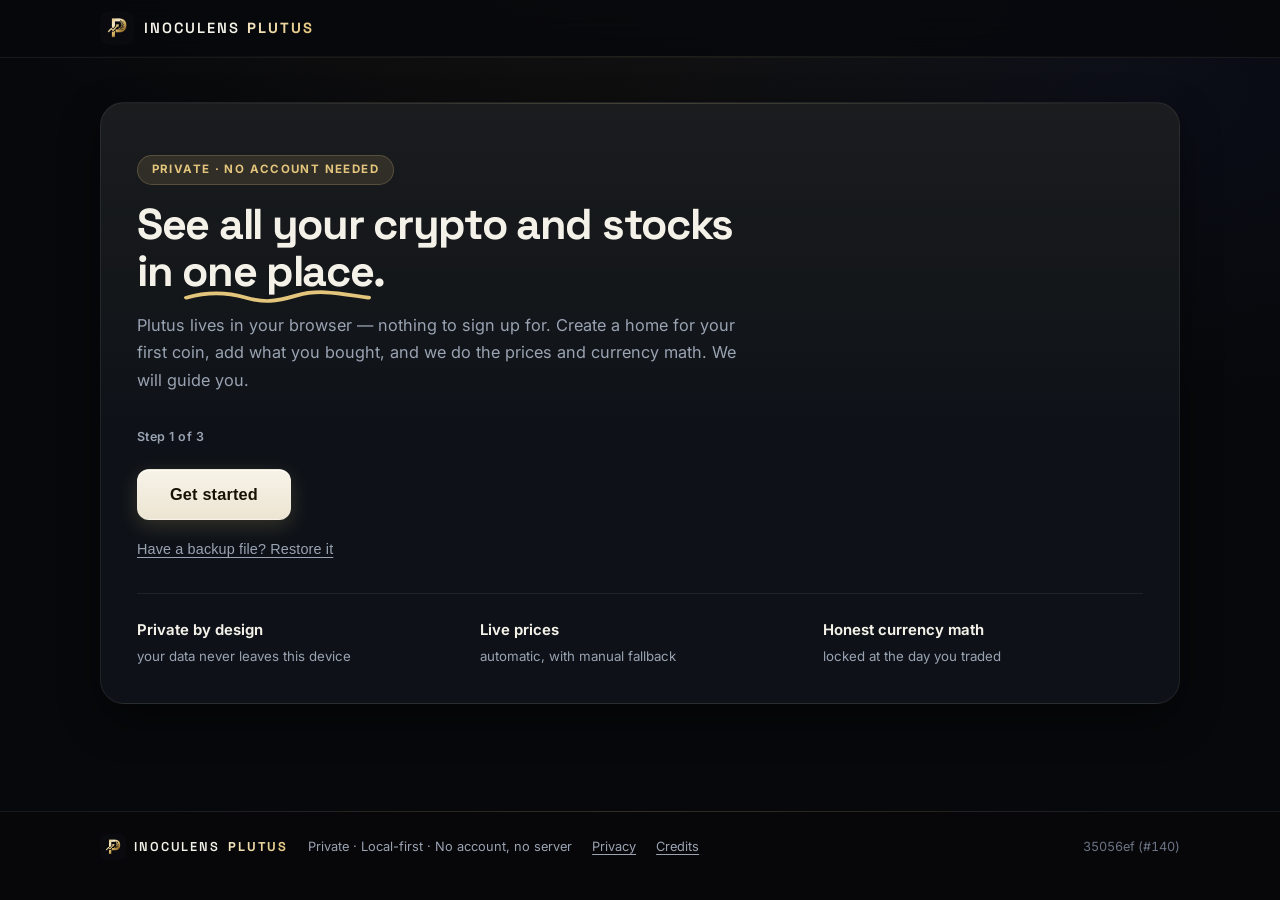
==== index.html @ 8d7244d3 "Content-sized Rate/Note cells: no dead gaps, still one line" ====
<!DOCTYPE html>
<html lang="en">
<head>
  <meta charset="utf-8">
  <meta name="viewport" content="width=device-width, initial-scale=1, viewport-fit=cover">
  <meta name="color-scheme" content="dark">
  <title>INOCULENS PLUTUS — Local-First Portfolio Tracker</title>
  <meta name="description" content="INOCULENS PLUTUS is a private, local-first portfolio tracker. Track buys, sells, transfers with on-chain fees, swaps, staking income and expenses across crypto and stocks — with live prices, ECB-locked FX, and average-cost / FIFO P&L. All stored only in your browser. No account, no server, no tracking.">
  <link rel="canonical" href="https://plutus.inoculens.com/">
  <meta name="theme-color" content="#07080b">
  <link rel="icon" href="/favicon.ico" sizes="any">
  <link rel="icon" type="image/png" sizes="32x32" href="/icons/favicon-32x32.png">
  <link rel="icon" type="image/png" sizes="16x16" href="/icons/favicon-16x16.png">
  <link rel="apple-touch-icon" sizes="180x180" href="/icons/apple-touch-icon.png">

  <!-- CSP: limit outbound fetches to price APIs + Fonts plus the
       user-configured encrypted-sync endpoints (OAuth + Drive/Dropbox/
       MEGA-S4 APIs, any https: for self-hosted WebDAV/S3). Only
       ciphertext ever leaves the browser; plaintext stays local. -->
  <meta http-equiv="Content-Security-Policy" content="connect-src 'self' https: api.coingecko.com api.frankfurter.dev stooq.com fonts.googleapis.com fonts.gstatic.com accounts.google.com oauth2.googleapis.com www.googleapis.com drive.googleapis.com api.dropboxapi.com content.dropboxapi.com www.dropbox.com">

  <!-- Open Graph -->
  <meta property="og:type" content="website">
  <meta property="og:site_name" content="INOCULENS PLUTUS">
  <meta property="og:title" content="INOCULENS PLUTUS — Local-First Portfolio Tracker">
  <meta property="og:description" content="Private, local-first portfolio tracker: buys, sells, transfers with gas fees, swaps, income and expenses across crypto and stocks. Live prices, ECB FX locks, average-cost and FIFO P&L. Your data never leaves your browser.">
  <meta property="og:url" content="https://plutus.inoculens.com/">
  <meta property="og:image" content="https://plutus.inoculens.com/icons/plutus-logo.png">
  <meta property="og:image:alt" content="INOCULENS PLUTUS logo">

  <!-- Twitter -->
  <meta name="twitter:card" content="summary">
  <meta name="twitter:title" content="INOCULENS PLUTUS — Local-First Portfolio Tracker">
  <meta name="twitter:description" content="Private, local-first portfolio tracker with transfers, gas fees, swaps, income, live prices, ECB-locked FX, and average-cost / FIFO P&L. No account, no server.">
  <meta name="twitter:image" content="https://plutus.inoculens.com/icons/plutus-logo.png">
  <meta name="twitter:image:alt" content="INOCULENS PLUTUS logo">

  <link rel="manifest" href="/manifest.json">

  <link rel="preconnect" href="https://fonts.googleapis.com">
  <link rel="preconnect" href="https://fonts.gstatic.com" crossorigin>
  <link href="https://fonts.googleapis.com/css2?family=Inter:wght@400;500;600;700&family=Space+Grotesk:wght@500;600;700&display=swap" rel="stylesheet">

  <link rel="stylesheet" href="/styles.css?v=127">

  <script type="application/ld+json">
  {
    "@context": "https://schema.org",
    "@type": "SoftwareApplication",
    "name": "INOCULENS PLUTUS",
    "applicationCategory": "FinanceApplication",
    "operatingSystem": "Web",
    "description": "Private, local-first portfolio tracker: buys, sells, transfers with on-chain fees, swaps, income and expenses across crypto and stocks. Live prices, ECB FX, average-cost / FIFO. All data stays in your browser.",
    "offers": { "@type": "Offer", "price": "0", "priceCurrency": "EUR" },
    "url": "https://plutus.inoculens.com/"
  }
  </script>
</head>
<body>
  <a class="skip-link" href="#main">Skip to portfolio</a>
  <header class="brand">
    <div class="brand-inner topbar">
      <div class="brand-id">
        <a class="brand-home" href="#/" id="brand-home" aria-label="Go to home">
          <span class="brand-mark brand-logo" aria-hidden="true"></span>
          <h1>INOCULENS <span>PLUTUS</span></h1>
        </a>
      </div>
      <div class="topbar-controls">
        <button type="button" id="tb-sync" class="icon-btn sync-img-btn" hidden aria-label="Sync status"><img id="tb-sync-img" src="/icons/sync-ok.png" alt="" width="20" height="20"></button>
        <label class="tb-field" for="tb-main" aria-label="Main fiat currency">
          <select id="tb-main">
            <option value="EUR">EUR</option>
            <option value="USD">USD</option>
            <option value="GBP">GBP</option>
            <option value="CHF">CHF</option>
            <option value="RON">RON</option>
          </select>
        </label>
        <div class="segmented" role="group" aria-label="Cost method">
          <button type="button" id="tb-avg" aria-pressed="true">Average</button>
          <button type="button" id="tb-fifo" aria-pressed="false">FIFO</button>
        </div>
        <button type="button" id="tb-add" class="primary">+ Record</button>
        <button type="button" id="tb-account" class="ghost">+ Account</button>
        <button type="button" id="tb-settings" class="icon-btn" aria-haspopup="dialog" aria-label="Settings"><svg viewBox="0 0 24 24" width="18" height="18" fill="none" stroke="currentColor" stroke-width="2" stroke-linecap="round" stroke-linejoin="round" aria-hidden="true"><circle cx="12" cy="12" r="3"></circle><path d="M19.4 15a1.65 1.65 0 0 0 .33 1.82l.06.06a2 2 0 1 1-2.83 2.83l-.06-.06a1.65 1.65 0 0 0-1.82-.33 1.65 1.65 0 0 0-1 1.51V21a2 2 0 1 1-4 0v-.09A1.65 1.65 0 0 0 9 19.4a1.65 1.65 0 0 0-1.82.33l-.06.06a2 2 0 1 1-2.83-2.83l.06-.06a1.65 1.65 0 0 0 .33-1.82 1.65 1.65 0 0 0-1.51-1H3a2 2 0 1 1 0-4h.09A1.65 1.65 0 0 0 4.6 9a1.65 1.65 0 0 0-.33-1.82l-.06-.06a2 2 0 1 1 2.83-2.83l.06.06a1.65 1.65 0 0 0 1.82.33H9a1.65 1.65 0 0 0 1-1.51V3a2 2 0 1 1 4 0v.09a1.65 1.65 0 0 0 1 1.51 1.65 1.65 0 0 0 1.82-.33l.06-.06a2 2 0 1 1 2.83 2.83l-.06.06a1.65 1.65 0 0 0-.33 1.82V9a1.65 1.65 0 0 0 1.51 1H21a2 2 0 1 1 0 4h-.09a1.65 1.65 0 0 0-1.51 1z"></path></svg></button>
      </div>
    </div>
  </header>

  <div id="banner" role="alert" hidden><span id="banner-text"></span><button type="button" id="banner-close" aria-label="Dismiss">✕</button></div>

  <main id="main">
    <div id="view-home">
      <section id="landing" aria-label="Welcome" hidden>
        <p class="landing-eyebrow">Private · No account needed</p>
        <h2 class="landing-title">See all your crypto and stocks in <span class="crayon">one place</span>.</h2>
        <p class="landing-sub">Plutus lives in your browser — nothing to sign up for. Create a home for your first coin, add what you bought, and we do the prices and currency math. We will guide you.</p>
        <p class="landing-step">Step 1 of 3</p>
        <div class="landing-ctas">
          <button type="button" id="landing-create" class="primary">Get started</button>
        </div>
        <p class="landing-alt"><button type="button" id="landing-restore" class="linklike">Have a backup file? Restore it</button></p>
        <ul class="landing-feats">
          <li><strong>Private by design</strong><span>your data never leaves this device</span></li>
          <li><strong>Live prices</strong><span>automatic, with manual fallback</span></li>
          <li><strong>Honest currency math</strong><span>locked at the day you traded</span></li>
        </ul>
      </section>
      <section id="hero" aria-label="Portfolio total">
        <div class="hero-main">
          <p class="hero-label">Total balance</p>
          <p class="hero-value" id="hero-value" aria-live="polite"><span id="hero-value-num">—</span></p>
          <p class="hero-invested" id="hero-invested" aria-live="polite"></p>
          <p class="hero-pl" id="hero-pl" aria-live="polite"></p>
          <p id="tb-totals" class="hero-sub" aria-live="polite"></p>
        </div>
        <div class="hero-alloc" id="hero-alloc" hidden></div>
      </section>
      <section id="overview" aria-label="Summary">
        <div class="cards" id="summary-cards"></div>
      </section>
      <section id="accounts" aria-label="Accounts">
      </section>
    </div>
    <div id="view-account" hidden>
      <a href="#/" id="acct-back">‹ Accounts</a>
      <section id="account-detail" aria-label="Account detail"></section>
    </div>
  </main>

  <button type="button" id="fab-trade" aria-label="Add record">+</button>

  <dialog id="trade-dialog" aria-labelledby="trade-dialog-title">
    <div class="dialog-head">
      <h2 id="trade-dialog-title">Add record</h2>
      <button type="button" data-close aria-label="Close dialog">✕</button>
    </div>
    <div id="trade-dialog-body"></div>
  </dialog>

  <dialog id="account-dialog" aria-labelledby="account-dialog-title">
    <div class="dialog-head">
      <h2 id="account-dialog-title">New account</h2>
      <button type="button" data-close aria-label="Close dialog">✕</button>
    </div>
    <div id="account-dialog-body"></div>
  </dialog>

  <dialog id="settings-dialog" aria-labelledby="settings-dialog-title">
    <div class="dialog-head">
      <h2 id="settings-dialog-title">Settings</h2>
      <button type="button" data-close aria-label="Close dialog">✕</button>
    </div>
    <div id="settings-dialog-body"></div>
  </dialog>

  <dialog id="confirm-dialog" aria-labelledby="confirm-title">
    <div class="dialog-head">
      <h2 id="confirm-title">Are you sure?</h2>
    </div>
    <p id="confirm-message" class="muted"></p>
    <div class="dialog-actions">
      <button type="button" id="confirm-cancel">Cancel</button>
      <button type="button" id="confirm-ok" class="primary danger-btn">Confirm</button>
    </div>
  </dialog>

  <dialog id="note-dialog" aria-labelledby="note-dialog-title">
    <div class="dialog-head">
      <h2 id="note-dialog-title">Note</h2>
      <button type="button" data-close aria-label="Close dialog">✕</button>
    </div>
    <p id="note-dialog-text"></p>
  </dialog>

  <dialog id="error-dialog" aria-labelledby="error-dialog-title">
    <div class="dialog-head">
      <h2 id="error-dialog-title">Details</h2>
      <button type="button" data-close aria-label="Close dialog">✕</button>
    </div>
    <p id="error-dialog-message" class="muted"></p>
    <ul id="error-dialog-list"></ul>
  </dialog>

  <dialog id="color-dialog" aria-labelledby="color-dialog-title">
    <div class="dialog-head">
      <h2 id="color-dialog-title">Change color</h2>
      <button type="button" data-close aria-label="Close dialog">✕</button>
    </div>
    <div class="swatches" role="group" aria-label="Default colors">
      <button type="button" data-color-pick="#F7931A"><span class="sw" style="background:#F7931A"></span>Bitcoin</button>
      <button type="button" data-color-pick="#627EEA"><span class="sw" style="background:#627EEA"></span>Ethereum</button>
      <button type="button" data-color-pick="#0033AD"><span class="sw" style="background:#0033AD"></span>Cardano</button>
      <button type="button" data-color-pick="#FF6600"><span class="sw" style="background:#FF6600"></span>Monero</button>
      <button type="button" data-color-pick="#B6509E"><span class="sw" style="background:#B6509E"></span>Aave</button>
      <button type="button" data-color-pick="#E3C57C"><span class="sw" style="background:#E3C57C"></span>Gold</button>
    </div>
    <div class="color-custom">
      <label for="c-custom">Custom</label>
      <input type="color" id="c-custom" value="#e3c57c" aria-label="Pick a custom color">
      <input id="c-hex" autocomplete="off" spellcheck="false" placeholder="#E3C57C" aria-label="Hex color code" maxlength="7">
      <button id="c-apply" type="button">Apply</button>
    </div>
    <div class="dialog-actions">
      <button type="button" id="c-reset">Reset to default</button>
    </div>
  </dialog>

  <noscript>
    <p>INOCULENS PLUTUS needs JavaScript to compute your local-first portfolio. No data leaves your browser.</p>
  </noscript>

  <footer>
    <div class="foot-inner">
      <span class="foot-brand"><span class="brand-mark sm brand-logo" aria-hidden="true"></span>INOCULENS <strong>PLUTUS</strong></span>
      <span class="foot-tag">Private · Local-first · No account, no server</span>
      <a class="foot-link" href="/privacy.html">Privacy</a>
      <a class="foot-link" href="/credits.html">Credits</a>
      <span id="app-ver" class="muted foot-ver"></span>
    </div>
  </footer>

  <script src="/app.js?v=127" defer></script>
</body>
</html>
---- styles.css ----
/* PLUTUS — premium asset management theme */
:root {
  --bg: #07080b;
  --bg-soft: #0b0e13;
  --surface: #0e1218;
  --surface-2: #141b25;
  --surface-3: #1a2230;
  --border: rgba(255, 255, 255, 0.07);
  --border-strong: rgba(255, 255, 255, 0.13);
  --hairline-gold: rgba(227, 197, 124, 0.22);
  --text: #f4f1e8;
  --muted: #9aa3b2;
  --muted-2: #6b7484;
  --gold: #e3c57c;
  --gold-soft: rgba(227, 197, 124, 0.12);
  --accent: #e3c57c;
  --accent-ink: #1a1408;
  --gain: #34d399;
  --gain-bg: rgba(52, 211, 153, 0.1);
  --loss: #f87171;
  --loss-bg: rgba(248, 113, 113, 0.1);
  --radius: 12px;
  --radius-lg: 18px;
  --font-ui: "Inter", system-ui, -apple-system, "Segoe UI", sans-serif;
  --font-display: "Space Grotesk", "Inter", system-ui, sans-serif;
  --max: 1120px;
  --shadow: 0 16px 40px rgba(0, 0, 0, 0.42);
}

* { box-sizing: border-box; }

html {
  background: var(--bg);
  color-scheme: dark;
  -webkit-text-size-adjust: 100%;
}

body {
  margin: 0;
  min-height: 100vh;
  display: flex;
  flex-direction: column;
  font-family: var(--font-ui);
  font-size: 16px;
  line-height: 1.55;
  color: var(--text);
  background:
    radial-gradient(1100px 480px at 50% -8%, rgba(227, 197, 124, 0.07), transparent 62%),
    radial-gradient(900px 520px at 90% 10%, rgba(80, 120, 255, 0.05), transparent 60%),
    var(--bg);
  background-attachment: fixed;
  -webkit-font-smoothing: antialiased;
  text-rendering: optimizeLegibility;
}

[hidden] { display: none !important; }

::selection { background: rgba(227, 197, 124, 0.32); }

.skip-link {
  position: absolute;
  left: 1rem;
  top: -3.5rem;
  z-index: 100;
  background: var(--gold);
  color: #1a1408;
  padding: 0.65rem 1.1rem;
  border-radius: 10px;
  text-decoration: none;
  font-weight: 600;
  transition: top 0.15s ease;
}
.skip-link:focus { top: 0.6rem; }

/* ————— Header ————— */
header.brand {
  position: sticky;
  top: 0;
  z-index: 20;
  border-bottom: 1px solid var(--border);
  background: rgba(7, 8, 11, 0.82);
  backdrop-filter: blur(16px) saturate(1.2);
  -webkit-backdrop-filter: blur(16px) saturate(1.2);
  padding-top: env(safe-area-inset-top);
}

header.brand::after {
  content: "";
  display: block;
  height: 1px;
  background: linear-gradient(90deg, transparent, var(--hairline-gold), transparent);
  opacity: 0.55;
}

.brand-inner {
  max-width: var(--max);
  margin: 0 auto;
  padding: 0.7rem 1.25rem;
}

.topbar {
  display: flex;
  align-items: center;
  gap: 0.85rem;
}

.brand-id {
  display: flex;
  align-items: center;
  gap: 0.65rem;
  margin-right: auto;
  min-width: 0;
}

.brand-home {
  display: inline-flex;
  align-items: center;
  gap: 0.65rem;
  min-width: 0;
  text-decoration: none;
  color: inherit;
  border-radius: 10px;
}

.brand-mark {
  width: 2.1rem;
  height: 2.1rem;
  flex-shrink: 0;
  display: inline-flex;
  align-items: center;
  justify-content: center;
  border-radius: 9px;
  background: linear-gradient(135deg, #f5e6c4, #e3c57c 55%, #b98f3e);
  color: #1a1408;
  font-family: var(--font-display);
  font-weight: 700;
  font-size: 1.15rem;
  box-shadow: none;
  overflow: hidden;
}

.brand-mark.brand-logo {
  background: url('/icons/android-chrome-192x192.png') center / cover no-repeat #0b0e11;
}

.brand h1 {
  margin: 0;
  font-family: var(--font-display);
  font-size: 0.92rem;
  font-weight: 600;
  letter-spacing: 0.14em;
  white-space: nowrap;
}

.brand h1 span {
  background: linear-gradient(120deg, #f5e6c4, #e3c57c);
  -webkit-background-clip: text;
  background-clip: text;
  color: transparent;
  font-weight: 700;
}

.topbar-controls {
  display: flex;
  align-items: center;
  gap: 0.7rem;
  margin-left: auto;
}

.tb-field {
  margin: 0;
  display: flex;
  align-items: center;
  gap: 0.45rem;
}

.tb-label {
  font-size: 0.68rem;
  font-weight: 600;
  text-transform: uppercase;
  letter-spacing: 0.08em;
  color: var(--muted);
}

.tb-field select { width: 5.6rem; }

/* Segmented */
.segmented {
  display: flex;
  border: 1px solid var(--border);
  border-radius: 999px;
  overflow: hidden;
  background: rgba(255, 255, 255, 0.03);
  padding: 2px;
  gap: 2px;
}

.segmented button {
  border: none;
  border-radius: 999px;
  padding: 0.45rem 0.95rem;
  min-height: 2.3rem;
  background: transparent;
  color: var(--muted);
  font-weight: 600;
  font-size: 0.86rem;
}

.segmented button + button { border-left: none; }

.segmented button[aria-pressed="true"] {
  background: rgba(255, 255, 255, 0.1);
  color: var(--text);
  font-weight: 600;
  box-shadow: inset 0 1px 0 rgba(255, 255, 255, 0.08);
}

/* ————— Buttons ————— */
button {
  min-height: 2.75rem;
  padding: 0.6rem 1.15rem;
  border: 1px solid var(--border);
  border-radius: var(--radius);
  background: var(--surface-2);
  color: var(--text);
  cursor: pointer;
  font-weight: 500;
  font-size: 0.93rem;
  letter-spacing: 0.01em;
  transition: transform 0.12s ease, background 0.15s ease, border-color 0.15s ease, box-shadow 0.15s ease;
}

button:hover { border-color: var(--border-strong); background: var(--surface-3); }
button:active { transform: translateY(1px); }

button.primary {
  background: linear-gradient(180deg, #f7f3e8, #ece5d3);
  border-color: transparent;
  color: #171204;
  font-weight: 650;
  box-shadow: 0 6px 20px rgba(227, 197, 124, 0.18), inset 0 1px 0 rgba(255, 255, 255, 0.6);
}

button.primary:hover { background: linear-gradient(180deg, #fffdf4, #f2ebd8); }

button.ghost { background: transparent; }

button.quiet {
  background: none;
  border-color: transparent;
  color: var(--muted);
  padding: 0.6rem 0.75rem;
}

button.quiet:hover { color: var(--text); border-color: var(--border); background: rgba(255,255,255,0.03); }

button.primary.danger-btn {
  background: var(--loss);
  border-color: transparent;
  color: #fff;
  box-shadow: none;
}

button.quiet.danger:hover { color: var(--loss); border-color: rgba(248, 113, 113, 0.4); }

.icon-btn {
  padding: 0.6rem 0.7rem;
  display: inline-flex;
  align-items: center;
  border-radius: var(--radius);
}

a:focus-visible, button:focus-visible, input:focus-visible,
select:focus-visible, textarea:focus-visible, summary:focus-visible {
  outline: 2px solid var(--gold);
  outline-offset: 2px;
}

/* ————— Banner ————— */
#banner {
  max-width: var(--max);
  margin: 0.85rem auto 0;
  padding: 0.75rem 1rem;
  border: 1px solid var(--border-strong);
  border-radius: var(--radius);
  background: var(--surface-2);
  display: flex;
  align-items: center;
  gap: 0.75rem;
  font-size: 0.9rem;
  box-shadow: var(--shadow);
}

#banner.error {
  border-color: rgba(248, 113, 113, 0.35);
  background: rgba(248, 113, 113, 0.09);
}

#banner.info {
  border-color: var(--hairline-gold);
  background: rgba(227, 197, 124, 0.07);
}

#banner[hidden] { display: none; }
#banner-text { flex: 1; }
#banner-close {
  min-height: 2rem;
  padding: 0.25rem 0.6rem;
  background: none;
  border-color: transparent;
  color: var(--text);
}
#banner-details {
  flex-shrink: 0;
  min-height: 2rem;
  padding: 0.25rem 0.8rem;
  background: none;
  border-color: transparent;
  color: var(--text);
  text-decoration: underline;
  text-underline-offset: 3px;
}
.banner-error { color: var(--loss); font-weight: 600; }
.fld-error-row { display: flex; align-items: center; gap: 0.6rem; }
.fld-error-row #t-error { flex: 1; margin: 0; }
#t-error-close {
  flex-shrink: 0;
  min-height: 2rem;
  padding: 0.25rem 0.6rem;
  background: none;
  border-color: transparent;
  font-weight: 700;
}
#t-error-close[hidden] { display: none; }

/* ————— Error-details popup: fixed box, scrolling list ————— */
#error-dialog[open] {
  width: min(520px, 94vw);
  height: min(430px, 82vh);
  max-height: 82vh;
  display: flex;
  flex-direction: column;
  overflow: hidden;
}
#error-dialog .dialog-head { flex-shrink: 0; margin-bottom: 0.5rem; }
#error-dialog-message { margin: 0.2rem 0 0; line-height: 1.6; }
#error-dialog-list {
  list-style: none;
  margin: 0.75rem 0 0;
  padding: 0 0.25rem 0.5rem 0;
  overflow-y: auto;
  min-height: 0;
  flex: 1 1 auto;
}
#error-dialog-list li {
  padding: 0.55rem 0;
  border-bottom: 1px solid var(--border);
  font-size: 0.88rem;
  overflow-wrap: anywhere;
}
#error-dialog-list li:last-child { border-bottom: none; }

/* ————— Layout ————— */
main {
  max-width: var(--max);
  width: 100%;
  margin: 0 auto;
  padding: 1.5rem 1.25rem 2.5rem;
  display: grid;
  gap: 1.5rem;
  flex: 1 0 auto;
}

/* Sections stack inside view wrappers, so the gap must live there —
   otherwise hero / summary / accounts glue together with zero space. */
#view-home, #view-account {
  display: grid;
  gap: 1.75rem;
  align-content: start;
  min-width: 0;
}

section, aside { background: transparent; border: none; padding: 0; }
section h2, aside h2 {
  margin: 0 0 0.8rem;
  font-family: var(--font-display);
  font-size: 1.05rem;
  font-weight: 600;
  letter-spacing: -0.01em;
}
.muted { color: var(--muted); }

/* ————— Hero: premium portfolio panel ————— */
#hero {
  position: relative;
  overflow: hidden;
  padding: 1.75rem 1.75rem 1.4rem;
  background: linear-gradient(180deg, rgba(255,255,255,0.04), rgba(255,255,255,0.01)), var(--surface);
  border: 1px solid var(--border);
  border-radius: 20px;
  box-shadow: var(--shadow);
}

#hero::before {
  content: "";
  position: absolute;
  inset: 0 0 auto 0;
  height: 1px;
  background: linear-gradient(90deg, transparent, var(--hairline-gold), transparent);
}

.hero-label {
  margin: 0;
  color: var(--muted);
  font-size: 0.76rem;
  font-weight: 600;
  text-transform: uppercase;
  letter-spacing: 0.1em;
}

.hero-value {
  margin: 0.35rem 0 0.3rem;
  font-family: var(--font-display);
  font-size: clamp(2.4rem, 6vw, 3.4rem);
  font-weight: 700;
  letter-spacing: -0.03em;
  font-variant-numeric: tabular-nums;
  line-height: 1.05;
  white-space: nowrap;
  overflow: hidden;
  text-overflow: ellipsis;
}

.hero-pl { margin: 0 0 0.15rem; display: inline-block; min-height: 2.2rem; }

.hero-invested {
  margin: 0 0 0.3rem;
  color: var(--muted);
  font-size: 0.78rem;
  font-weight: 600;
  text-transform: uppercase;
  letter-spacing: 0.08em;
  white-space: nowrap;
  overflow: hidden;
  text-overflow: ellipsis;
  font-variant-numeric: tabular-nums;
}
.hero-invested[hidden] { display: none; }

.pill {
  border-radius: 999px;
  padding: 0.32rem 0.9rem;
  font-family: var(--font-display);
  font-size: 0.92rem;
  font-weight: 600;
  font-variant-numeric: tabular-nums;
  background: rgba(255, 255, 255, 0.06);
  border: 1px solid var(--border);
}

.hero-pl.pill {
  max-width: 100%;
  white-space: nowrap;
  overflow: hidden;
  text-overflow: ellipsis;
}

.pill.gain { color: var(--gain); background: var(--gain-bg); border-color: rgba(52,211,153,0.25); }
.pill.gain::before { content: "▲"; margin-right: 0.45em; font-size: 0.72em; }
.pill.loss { color: var(--loss); background: var(--loss-bg); border-color: rgba(248,113,113,0.25); }
.pill.loss::before { content: "▼"; margin-right: 0.45em; font-size: 0.72em; }

.hero-sub {
  margin: 0.75rem 0 0;
  color: var(--muted);
  font-size: 0.85rem;
  white-space: nowrap;
  overflow: hidden;
  text-overflow: ellipsis;
}

.gain { color: var(--gain); }
.loss { color: var(--loss); }
.card-value.gain::before { content: "+"; }
.skeleton { color: var(--muted); }

/* ————— Summary cards ————— */
#overview { padding: 0; }

.cards {
  display: grid;
  grid-template-columns: repeat(4, 1fr);
  background: var(--surface);
  border: 1px solid var(--border);
  border-radius: var(--radius-lg);
  overflow: hidden;
  box-shadow: 0 8px 24px rgba(0, 0, 0, 0.28);
}

.card {
  padding: 1.15rem 1.35rem 1.05rem;
  display: flex;
  flex-direction: column;
  gap: 0.3rem;
  min-width: 0;
  border-left: 1px solid var(--border);
  background: linear-gradient(180deg, rgba(255,255,255,0.02), transparent);
}

.card:first-child { border-left: none; }

.card-label {
  color: var(--muted);
  font-size: 0.7rem;
  font-weight: 600;
  text-transform: uppercase;
  letter-spacing: 0.08em;
}

.card-value {
  font-family: var(--font-display);
  font-size: 1.2rem;
  font-weight: 650;
  font-variant-numeric: tabular-nums;
  letter-spacing: -0.01em;
  white-space: nowrap;
  overflow: hidden;
  text-overflow: ellipsis;
}

#summary-cards > p {
  grid-column: 1 / -1;
  padding: 1.1rem 1.25rem;
  margin: 0;
}

/* ————— Accounts ————— */
#accounts { display: grid; gap: 0.85rem; padding: 0; }

#accounts > h2, .section-title {
  margin: 1.4rem 0 0.3rem;
  font-size: 0.74rem;
  font-weight: 650;
  text-transform: uppercase;
  letter-spacing: 0.1em;
  color: var(--muted);
}

.section-head {
  display: flex;
  align-items: center;
  justify-content: space-between;
  gap: 0.75rem 1rem;
  flex-wrap: wrap;
  margin: 1.4rem 0 0.9rem;
}

.section-head .section-title { margin: 0; }

.section-actions { display: flex; align-items: center; gap: 0.6rem; }

.ghost.select-on {
  color: var(--gold);
  border-color: var(--hairline-gold);
  background: var(--gold-soft);
}

.select-count { font-size: 0.85rem; white-space: nowrap; }

.account-card.selected {
  border-color: var(--hairline-gold);
  background: linear-gradient(180deg, rgba(227, 197, 124, 0.07), transparent), var(--surface-2);
}

.card-check {
  width: 1.4rem;
  height: 1.4rem;
  min-height: 0;
  flex-shrink: 0;
  margin: 0;
  padding: 0;
  accent-color: var(--gold);
  cursor: pointer;
}

.action-del {
  width: 100%;
  background: none;
  border: none;
  text-align: left;
  padding: 0.7rem 0.85rem;
  min-height: 2.75rem;
  border-radius: 9px;
  color: var(--loss);
  font-weight: 600;
  white-space: nowrap;
}

.action-del:hover { background: rgba(248, 113, 113, 0.1); }

.action-opt {
  width: 100%;
  background: none;
  border: none;
  text-align: left;
  padding: 0.7rem 0.85rem;
  min-height: 2.75rem;
  border-radius: 9px;
  white-space: nowrap;
}

.action-opt:hover { background: rgba(255, 255, 255, 0.06); }

/* ————— Recolored account cards ————— */
.account-card[data-colored="1"] {
  border-color: color-mix(in srgb, var(--acct-color) 40%, transparent);
  background:
    linear-gradient(135deg, color-mix(in srgb, var(--acct-color) 16%, transparent), transparent 60%),
    linear-gradient(180deg, rgba(255,255,255,0.025), transparent),
    var(--surface);
}

.account-card[data-colored="1"]:hover {
  border-color: color-mix(in srgb, var(--acct-color) 55%, transparent);
  background:
    linear-gradient(135deg, color-mix(in srgb, var(--acct-color) 22%, transparent), transparent 65%),
    linear-gradient(180deg, rgba(255,255,255,0.045), transparent),
    var(--surface-2);
}

.account-card[data-colored="1"] .acct-avatar {
  background: linear-gradient(135deg, var(--acct-color), color-mix(in srgb, var(--acct-color) 45%, #000));
  border: none;
}

/* ————— Color dialog ————— */
.swatches {
  display: grid;
  grid-template-columns: repeat(3, 1fr);
  gap: 0.6rem;
  margin-top: 0.5rem;
}

.swatches button {
  display: flex;
  align-items: center;
  gap: 0.55rem;
  min-height: 2.75rem;
  padding: 0.5rem 0.7rem;
  font-size: 0.86rem;
}

.swatches .sw {
  width: 1.1rem;
  height: 1.1rem;
  border-radius: 50%;
  flex-shrink: 0;
  border: 1px solid rgba(255, 255, 255, 0.25);
}

.color-custom {
  display: flex;
  align-items: center;
  gap: 0.6rem;
  margin-top: 1rem;
}

.color-custom label { margin: 0; }

input[type="color"] {
  -webkit-appearance: none;
  appearance: none;
  width: 2.9rem;
  height: 2.9rem;
  min-height: 0;
  padding: 0;
  border: 1px solid var(--border-strong);
  border-radius: 10px;
  background: none;
  cursor: pointer;
}

input[type="color"]::-webkit-color-swatch-wrapper { padding: 3px; }
input[type="color"]::-webkit-color-swatch { border: none; border-radius: 7px; }
input[type="color"]::-moz-color-swatch { border: none; border-radius: 7px; }

#c-hex { flex: 1; min-width: 0; }
#c-apply { flex-shrink: 0; }

.filter-wrap { position: relative; }

.filter-panel {
  position: absolute;
  right: 0;
  top: calc(100% + 0.4rem);
  z-index: 30;
  min-width: 12rem;
  max-height: 17rem;
  overflow-y: auto;
  background: var(--surface-2);
  border: 1px solid var(--border-strong);
  border-radius: var(--radius);
  padding: 0.5rem 0.75rem 0.75rem;
  box-shadow: var(--shadow);
}

.filter-title {
  margin: 0.25rem 0 0.5rem;
  color: var(--muted);
  font-size: 0.72rem;
  font-weight: 700;
  text-transform: uppercase;
  letter-spacing: 0.08em;
}

.filter-opt {
  display: flex;
  align-items: center;
  gap: 0.6rem;
  margin: 0;
  padding: 0.45rem 0.1rem;
  font-size: 0.9rem;
  font-weight: 400;
  letter-spacing: normal;
  text-transform: none;
  color: var(--text);
  cursor: pointer;
}

.filter-opt input {
  width: auto;
  min-height: 0;
  margin: 0;
  accent-color: var(--gold);
  cursor: pointer;
}

.empty-trades {
  display: flex;
  flex-direction: column;
  align-items: center;
  gap: 0.9rem;
  padding: 2rem 1rem;
  text-align: center;
}

.empty-trades .muted { margin: 0; }

.account-card {
  display: flex;
  align-items: center;
  gap: 1.15rem;
  padding: 1.05rem 1.2rem;
  background: linear-gradient(180deg, rgba(255,255,255,0.025), transparent), var(--surface);
  border: 1px solid var(--border);
  border-radius: var(--radius-lg);
  cursor: pointer;
  transition: border-color 0.15s ease, background 0.15s ease, transform 0.12s ease;
}

.account-card:hover {
  border-color: var(--border-strong);
  background: linear-gradient(180deg, rgba(255,255,255,0.045), transparent), var(--surface-2);
}

.drag-handle {
  width: 1rem;
  height: 1.75rem;
  flex-shrink: 0;
  align-self: center;
  border-radius: 4px;
  cursor: grab;
  opacity: 0.6;
  touch-action: none;
  background-image: radial-gradient(circle, var(--muted-2) 1.2px, transparent 1.4px);
  background-size: 0.5rem 0.58rem;
  background-position: center;
  background-repeat: repeat;
}

.drag-handle:hover { opacity: 1; }
.drag-handle:active { cursor: grabbing; }

.account-card.drag-src { opacity: 0.35; }
.account-card.drop-before { box-shadow: 0 -2px 0 var(--gold); }
.account-card.drop-after { box-shadow: 0 2px 0 var(--gold); }

.pager {
  display: flex;
  align-items: center;
  justify-content: center;
  gap: 0.6rem;
  margin-top: 0.5rem;
  flex-wrap: wrap;
}

.page-btn { min-width: 2.75rem; }
.page-btn[disabled] { opacity: 0.35; cursor: default; }
.page-btn[disabled]:hover { background: none; border-color: var(--border); }
.page-btn[disabled]:active { transform: none; background: none; }
.page-btn[aria-current="page"] { color: var(--gold); border-color: var(--hairline-gold); }
.page-btn.hot {
  background: rgba(96, 165, 250, 0.2);
  border-color: #60a5fa;
  box-shadow: 0 0 0 3px rgba(96, 165, 250, 0.45), 0 0 30px rgba(96, 165, 250, 0.45);
  color: #fff;
  transform: scale(1.15);
}

.pager-hint {
  text-align: center;
  color: #93c5fd;
  font-size: 0.85rem;
  padding: 0.35rem 0.5rem 0;
}

.drag-ghost {
  position: fixed;
  z-index: 60;
  pointer-events: none;
  opacity: 0.95;
  margin: 0;
  border-color: var(--hairline-gold);
  box-shadow: 0 18px 44px rgba(0, 0, 0, 0.5);
}

.acct-avatar {
  width: 2.9rem;
  height: 2.9rem;
  flex-shrink: 0;
  display: inline-flex;
  align-items: center;
  justify-content: center;
  border-radius: 50%;
  background: linear-gradient(135deg, #232c3b, #141a24);
  border: 1px solid var(--border-strong);
  color: var(--gold);
  font-family: var(--font-display);
  font-weight: 700;
  font-size: 0.78rem;
  line-height: 1;
  letter-spacing: 0.04em;
}

.acct-mid { display: flex; flex-direction: column; min-width: 0; margin-right: auto; gap: 0.1rem; }

.account-name {
  font-weight: 600;
  font-size: 1rem;
  letter-spacing: -0.01em;
  white-space: nowrap;
  overflow: hidden;
  text-overflow: ellipsis;
}

.account-ticker { color: var(--muted); font-size: 0.8rem; letter-spacing: 0.04em; }

.acct-figs {
  display: flex;
  flex-direction: column;
  align-items: flex-end;
  gap: 0.2rem;
  line-height: 1.3;
  min-width: 0;
}

.acct-value { font-weight: 650; font-size: 1.02rem; font-variant-numeric: tabular-nums; max-width: 100%; white-space: nowrap; overflow: hidden; text-overflow: ellipsis; }
.acct-pl { font-size: 0.84rem; font-variant-numeric: tabular-nums; color: var(--muted); max-width: 100%; white-space: nowrap; overflow: hidden; text-overflow: ellipsis; }
.acct-pl.gain { color: var(--gain); }
.acct-pl.loss { color: var(--loss); }
.acct-open { flex-shrink: 0; }

.account-empty {
  background: var(--surface);
  border: 1px dashed var(--border-strong);
  border-radius: var(--radius-lg);
  padding: 2rem;
  text-align: center;
}
.account-create-row { display: flex; gap: 0.75rem; flex-wrap: wrap; align-items: end; margin-top: 1rem; }
.account-create-row .fld { display: flex; flex-direction: column; gap: 0.3rem; min-width: 10rem; flex: 1; text-align: left; }
.account-create-row .fld label { margin: 0; }

/* ————— Detail ————— */
#acct-back {
  display: inline-flex;
  align-items: center;
  min-height: 2.75rem;
  color: var(--muted);
  text-decoration: none;
  font-size: 0.93rem;
  font-weight: 500;
  padding: 0.4rem 0.2rem;
}
#acct-back:hover { color: var(--text); }

.detail-head {
  display: flex;
  align-items: center;
  gap: 0.75rem;
  flex-wrap: wrap;
  padding: 1.25rem 1.25rem 1.1rem;
  background: var(--surface);
  border: 1px solid var(--border);
  border-radius: var(--radius-lg);
}

.detail-name {
  margin: 0;
  font-family: var(--font-display);
  font-size: 1.55rem;
  font-weight: 700;
  letter-spacing: -0.02em;
}

.ticker-chip {
  font-family: var(--font-display);
  font-size: 0.8rem;
  font-weight: 600;
  color: var(--gold);
  border: 1px solid var(--hairline-gold);
  background: var(--gold-soft);
  border-radius: 999px;
  padding: 0.22rem 0.7rem;
  white-space: nowrap;
}

.menu { position: relative; margin-left: auto; }
.menu summary {
  list-style: none;
  cursor: pointer;
  padding: 0.55rem 0.85rem;
  min-height: 2.75rem;
  display: inline-flex;
  align-items: center;
  border: 1px solid var(--border);
  border-radius: var(--radius);
  color: var(--muted);
  font-weight: 600;
  letter-spacing: 0.06em;
  user-select: none;
  background: rgba(255,255,255,0.02);
}
.menu summary::-webkit-details-marker { display: none; }
.menu summary:hover { color: var(--text); border-color: var(--border-strong); }
.menu-box {
  position: absolute;
  right: 0;
  top: calc(100% + 0.4rem);
  z-index: 30;
  display: flex;
  flex-direction: column;
  gap: 0.15rem;
  min-width: 13rem;
  background: var(--surface-2);
  border: 1px solid var(--border-strong);
  border-radius: var(--radius);
  padding: 0.4rem;
  box-shadow: var(--shadow);
}
.menu-box button {
  background: none;
  border: none;
  text-align: left;
  padding: 0.7rem 0.85rem;
  min-height: 2.75rem;
  border-radius: 9px;
  white-space: nowrap;
}
.menu-box button:hover { background: rgba(255, 255, 255, 0.06); }
.menu-box {
  max-height: 60vh;
  overflow-y: auto;
}
.detail-stats { margin: 1rem 0 0.25rem; }
.closed-flag { margin: 0.9rem 0 0; }
.fees-line { margin: 0.35rem 0 0; }

/* ————— Facts + trades ————— */
.stat-row {
  display: flex;
  align-items: baseline;
  justify-content: space-between;
  gap: 1.25rem;
  padding: 0.7rem 0.15rem;
  border-bottom: 1px solid var(--border);
}
.stat-row:last-child { border-bottom: none; }
.stat-label { color: var(--muted); font-size: 0.88rem; flex-shrink: 0; }
.stat-val {
  font-family: var(--font-display);
  font-variant-numeric: tabular-nums;
  font-weight: 550;
  text-align: right;
  overflow-wrap: anywhere;
}
.rate-line .stat-val { font-family: var(--font-ui); font-size: 0.83rem; font-weight: 400; max-width: 70%; }

.trade-block {
  border: 1px solid var(--border);
  border-radius: var(--radius-lg);
  padding: 1rem 1.15rem 0.7rem;
  margin: 0.85rem 0;
  background: linear-gradient(180deg, rgba(255,255,255,0.02), transparent), var(--surface);
}
.trade-block:last-child { margin-bottom: 0; }
.trade-head { display: flex; align-items: center; gap: 0.8rem; padding-bottom: 0.6rem; }

.side {
  font-size: 0.7rem;
  font-weight: 700;
  text-transform: uppercase;
  letter-spacing: 0.07em;
  border-radius: 999px;
  padding: 0.22rem 0.65rem;
  flex-shrink: 0;
  border: 1px solid transparent;
}
.side-buy { color: var(--gain); background: var(--gain-bg); border-color: rgba(52,211,153,0.25); }
.side-sell { color: var(--loss); background: var(--loss-bg); border-color: rgba(248,113,113,0.25); }

.trade-what { font-weight: 600; letter-spacing: -0.01em; }
.trade-when { font-size: 0.83rem; color: var(--muted); flex-shrink: 0; }
.trade-block .stat-label { flex: 0 0 7rem; }
.trade-block .stat-val { flex: 1; }
.trade-block .stat-row { padding: 0.5rem 0.1rem; }
/* Trades are always exactly two rows: labels above, amounts below. */
.trade-block { display: flex; flex-wrap: wrap; column-gap: 1.25rem; }
.trade-head { flex: 1 1 100%; }
.trade-block .stat-row {
  display: flex;
  flex: 1 1 auto;
  min-width: 0;
  flex-direction: column;
  align-items: stretch;
  justify-content: flex-start;
  gap: 0.2rem;
  border-bottom: none;
  padding: 0.55rem 0 0.35rem;
}
.trade-block .stat-label { flex: none; }
.trade-block .stat-val { flex: none; text-align: left; min-width: 0; overflow: hidden; text-overflow: ellipsis; white-space: nowrap; }
.trade-block .stat-row[data-label="Note"] {
  flex: 0 1 auto;
  max-width: 12rem;
  min-width: 0;
  overflow: hidden;
}
/* Rate is formulaic and long: content-sized but capped like Note, so short
   values leave no dead gap while long ones trim with … and keep sibling
   facts on the single row. The existing truncated-only popup opens the full
   text on click. */
.trade-block .stat-row.rate-line {
  flex: 0 1 auto;
  max-width: 9rem;
  min-width: 0;
  overflow: hidden;
}
.trade-block .stat-row[data-label="Note"] .stat-val {
  display: block;
  white-space: nowrap;
  overflow: hidden;
  text-overflow: ellipsis;
  cursor: pointer;
}
#note-dialog-text {
  margin: 0.4rem 0 0;
  line-height: 1.65;
  white-space: pre-wrap;
  overflow-wrap: anywhere;
}
.trade-block .rate-line .stat-val { max-width: 100%; cursor: pointer; }
/* One true facts line on desktop: the strip never wraps, so every fact —
   however long — shares the single row and trims instead of spilling below. */
.trade-facts { display: flex; flex-wrap: nowrap; align-items: stretch; gap: 0 1.25rem; min-width: 0; flex: 1 1 100%; max-width: 100%; overflow: hidden; }
.trade-foot { display: flex; justify-content: flex-end; padding: 0.5rem 0 0.35rem; }
.trade-del { margin-left: 0.25rem; padding: 0.45rem 0.7rem; min-height: 2.5rem; font-size: 1.05rem; line-height: 1; }

/* ————— Dialogs ————— */
dialog {
  background: linear-gradient(180deg, rgba(255,255,255,0.03), transparent), var(--surface-2);
  color: var(--text);
  border: 1px solid var(--border-strong);
  border-radius: 20px;
  padding: 1.5rem;
  width: min(560px, 94vw);
  max-height: 88vh;
  overflow-y: auto;
  overscroll-behavior: contain;
  box-shadow: var(--shadow);
}
dialog::backdrop { background: rgba(3, 4, 6, 0.72); backdrop-filter: blur(8px); }
.dialog-head { display: flex; align-items: center; justify-content: space-between; gap: 1rem; margin-bottom: 1rem; }
.dialog-head h2 { margin: 0; font-family: var(--font-display); font-size: 1.2rem; font-weight: 650; letter-spacing: -0.01em; }
.dialog-head [data-close] { flex-shrink: 0; min-height: 2.5rem; }
.dialog-actions { display: flex; justify-content: flex-end; gap: 0.65rem; margin-top: 1.4rem; padding-top: 1rem; border-top: 1px solid var(--border); }
.dialog-actions button { min-width: 6.5rem; }
#confirm-message { margin: 0.4rem 0 0; line-height: 1.65; color: var(--muted); }

/* ————— Forms ————— */
label { display: block; margin: 1rem 0 0.35rem; color: var(--muted); font-size: 0.8rem; font-weight: 600; text-transform: uppercase; letter-spacing: 0.06em; }
input, select, textarea {
  width: 100%;
  padding: 0.7rem 0.85rem;
  min-height: 2.9rem;
  border: 1px solid var(--border);
  border-radius: var(--radius);
  background: #0a0e14;
  color: var(--text);
  font: inherit;
  font-size: 16px;
  transition: border-color 0.15s ease, box-shadow 0.15s ease;
}
input:focus, select:focus, textarea:focus {
  border-color: var(--hairline-gold);
  box-shadow: 0 0 0 3px rgba(227, 197, 124, 0.14);
  outline: none;
}
textarea { min-height: 4rem; }
input::placeholder { color: var(--muted-2); }
select {
  appearance: none;
  -webkit-appearance: none;
  background-image: url("data:image/svg+xml,%3Csvg xmlns='http://www.w3.org/2000/svg' width='12' height='8' viewBox='0 0 12 8'%3E%3Cpath d='M1 1l5 5 5-5' fill='none' stroke='%239aa4b2' stroke-width='1.8' stroke-linecap='round'/%3E%3C/svg%3E");
  background-repeat: no-repeat;
  background-position: right 0.85rem center;
  padding-right: 2.3rem;
  cursor: pointer;
}
#trade-form, #account-dialog-body, #settings-dialog-body { display: grid; gap: 0.15rem; padding-bottom: 0.5rem; }
/* Settings body is a flex item of the fixed-height dialog AND a grid parent
   of .set-layout: without min-height:0 + a shrinkable row, tall tabs (Sync)
   force the layout past the dialog box and the panel scrollbar never appears. */
#settings-dialog-body { min-height: 0; grid-template-rows: minmax(0, 1fr); }
#settings-dialog-body > .set-layout { min-height: 0; }
#trade-form label:first-child { margin-top: 0.25rem; }
#trade-form button.primary, #account-dialog-body button.primary { width: 100%; margin-top: 1.4rem; margin-bottom: 0.5rem; min-height: 3.1rem; font-size: 1rem; }
.fld-locked { margin-top: 1rem; padding: 0.7rem 0.85rem; background: rgba(227,197,124,0.06); border: 1px dashed var(--hairline-gold); border-radius: var(--radius); font-size: 0.9rem; color: var(--muted); }
.fld-label { color: var(--muted); }
#t-symbol-locked { color: var(--gold); font-weight: 700; }
details.adv, details.opt { margin-top: 1.1rem; border: 1px solid var(--border); border-radius: var(--radius); padding: 0.65rem 0.9rem; background: rgba(255,255,255,0.015); }
details.adv summary, details.opt summary { color: var(--muted); font-size: 0.88rem; font-weight: 600; cursor: pointer; min-height: 2rem; line-height: 2rem; }
details.opt + details.opt { margin-top: 0.65rem; }

/* ————— Settings: fixed box, tabs + panels scroll independently ————— */
#settings-dialog[open] {
  width: min(680px, 94vw);
  height: min(620px, 90vh);
  max-height: 90vh;
  display: flex;
  flex-direction: column;
  overflow: hidden;
}
#settings-dialog .dialog-head { flex-shrink: 0; margin-bottom: 0.75rem; }
.set-layout { display: flex; gap: 1.25rem; margin-top: 0.5rem; flex: 1 1 auto; min-height: 0; }
.set-tabs { display: flex; flex-direction: column; gap: 0.5rem; flex: 0 0 11.5rem; min-height: 0; overflow-y: auto; padding: 0.3rem 0.3rem 0.5rem 0.1rem; }
.set-tabs button { background: none; border: 1px solid transparent; text-align: left; min-height: 2.9rem; color: var(--muted); white-space: nowrap; font-weight: 600; flex-shrink: 0; }
.set-tabs button:hover { color: var(--text); }
.set-tabs button[aria-selected="true"] { background: rgba(227,197,124,0.08); border-color: var(--hairline-gold); color: var(--gold); font-weight: 600; }
.set-panels { flex: 1; min-width: 0; min-height: 0; overflow-y: auto; overflow-x: hidden; overscroll-behavior: contain; scrollbar-gutter: stable; padding: 0.25rem 0.35rem 0.75rem 0.3rem; }
.set-panels section { display: flex; flex-direction: column; align-items: stretch; gap: 0.75rem; }
.set-panels section label { margin: 0.25rem 0 0; }
.set-panels section input, .set-panels section button { margin-top: 0; margin-bottom: 0; }
.set-blurb { margin: 0 0 0.9rem; font-size: 0.9rem; line-height: 1.6; text-transform: none; letter-spacing: normal; font-weight: 400; }
.set-panels label { text-transform: uppercase; }
#o-list { list-style: none; margin: 0.85rem 0 0; padding: 0; max-height: min(280px, 35vh); overflow-y: auto; overflow-x: hidden; min-height: 0; }
#o-list li > span:first-child { min-width: 0; overflow: hidden; text-overflow: ellipsis; white-space: nowrap; }
#o-list li { display: flex; align-items: center; justify-content: space-between; gap: 0.8rem; padding: 0.65rem 0; border-bottom: 1px solid var(--border); }
#s-clear { border-color: rgba(248, 113, 113, 0.35); color: var(--loss); }
#s-clear:hover { background: rgba(248, 113, 113, 0.12); border-color: var(--loss); color: var(--loss); }
#s-clear:active { background: rgba(248, 113, 113, 0.22); border-color: var(--loss); color: #fff; }
#s-upload-label {
  display: block;
  margin: 0.25rem 0 0;
  color: var(--muted);
  font-size: 0.8rem;
  font-weight: 600;
  text-transform: uppercase;
  letter-spacing: 0.06em;
}
/* Native restore box keeps its look, but only Browse is clickable. */
#s-upload { pointer-events: none; cursor: default; }
#s-upload::file-selector-button {
  font: inherit; font-weight: 600; color: var(--text);
  background: var(--surface-3); border: 1px solid var(--border-strong);
  border-radius: 9px; padding: 0.5rem 0.9rem; margin-right: 0.75rem;
  cursor: pointer; pointer-events: auto;
}
#s-upload::-webkit-file-upload-button {
  font: inherit; font-weight: 600; color: var(--text);
  background: var(--surface-3); border: 1px solid var(--border-strong);
  border-radius: 9px; padding: 0.5rem 0.9rem; margin-right: 0.75rem;
  cursor: pointer; pointer-events: auto;
}

/* ————— Settings dialog alerts (mirror of the page banner) ————— */
.dlg-note {
  display: flex;
  align-items: center;
  gap: 0.6rem;
  margin: 0 0 0.9rem;
  padding: 0.7rem 0.9rem;
  border: 1px solid var(--border-strong);
  border-radius: var(--radius);
  background: var(--surface-2);
  font-size: 0.9rem;
}
.dlg-note[hidden] { display: none; }
#settings-alert { flex-shrink: 0; }
.dlg-note.error {
  border-color: rgba(248, 113, 113, 0.35);
  background: rgba(248, 113, 113, 0.09);
}
.dlg-note.info {
  border-color: var(--hairline-gold);
  background: rgba(227, 197, 124, 0.07);
}
.dlg-note > span { flex: 1; }
.dlg-note button {
  flex-shrink: 0;
  min-height: 2rem;
  padding: 0.25rem 0.8rem;
  background: none;
  border-color: transparent;
  text-decoration: underline;
  text-underline-offset: 3px;
}
#settings-alert-close { text-decoration: none; font-weight: 700; }
/* ————— Header sync cloud (hidden until sync is configured) ————— */
#tb-sync.sync-img-btn { padding: 0.45rem 0.55rem; }
#tb-sync-img { display: block; width: 20px; height: 20px; }
/* ————— Modal freeze: no background scroll or interaction ————— */
body.modal-open { overflow: hidden; }
/* ————— FAB ————— */
#fab-trade {
  display: none;
  position: fixed;
  right: 1.1rem;
  bottom: calc(1.1rem + env(safe-area-inset-bottom));
  z-index: 25;
  width: 3.6rem;
  height: 3.6rem;
  border-radius: 50%;
  background: linear-gradient(180deg, #f7f3e8, #e3c57c);
  color: #171204;
  font-size: 1.7rem;
  font-weight: 600;
  border: none;
  box-shadow: 0 10px 28px rgba(227, 197, 124, 0.3);
  align-items: center;
  justify-content: center;
  padding: 0;
  min-height: 0;
}

/* ————— Progressive disclosure: no irrelevant buttons ————— */
/* Step 1 (no accounts): the landing CTA is the only path. Topbar chrome hides. */
body.is-empty .topbar-controls { display: none; }

/* Step 2 (accounts, no trades yet): only the next action shows.
   Currency + cost method + extra account can wait for real data. */
body.has-no-trades .tb-field,
body.has-no-trades .segmented,
body.has-no-trades #tb-account { display: none; }

/* ————— Guide panel (Step 2 of 3) ————— */
.guide-panel {
  position: relative;
  overflow: hidden;
  padding: 2rem 1.75rem 1.6rem;
  background: linear-gradient(180deg, rgba(227,197,124,0.07), transparent 60%), var(--surface);
  border: 1px solid var(--border);
  border-radius: 22px;
  box-shadow: var(--shadow);
  margin-bottom: 0.5rem;
}

.guide-panel::before {
  content: "";
  position: absolute;
  inset: 0 0 auto 0;
  height: 1px;
  background: linear-gradient(90deg, transparent, var(--hairline-gold), transparent);
}

.guide-step {
  margin: 0 0 0.7rem;
  display: inline-block;
  font-size: 0.72rem;
  font-weight: 700;
  text-transform: uppercase;
  letter-spacing: 0.1em;
  color: var(--gold);
  border: 1px solid var(--hairline-gold);
  background: var(--gold-soft);
  border-radius: 999px;
  padding: 0.28rem 0.8rem;
}

.guide-title {
  margin: 0 0 0.5rem;
  font-family: var(--font-display);
  font-size: clamp(1.4rem, 4vw, 1.8rem);
  font-weight: 700;
  letter-spacing: -0.02em;
}

.guide-sub {
  margin: 0 0 1.5rem;
  color: var(--muted);
  font-size: 0.98rem;
  line-height: 1.65;
  max-width: 34rem;
}

.guide-ctas { display: flex; gap: 0.75rem; flex-wrap: wrap; }
.guide-ctas button { min-height: 3.1rem; padding: 0.75rem 1.6rem; font-size: 1rem; }

button.linklike {
  background: none;
  border: none;
  min-height: 0;
  padding: 0.2rem 0;
  color: var(--muted);
  font-size: 0.9rem;
  text-decoration: underline;
  text-underline-offset: 3px;
}

button.linklike:hover { color: var(--text); background: none; border-color: transparent; }

/* ————— Landing ————— */
#landing {
  position: relative;
  overflow: hidden;
  text-align: left;
  padding: 3.25rem 2.25rem 2.25rem;
  background: linear-gradient(180deg, rgba(227,197,124,0.06), transparent 55%), var(--surface);
  border: 1px solid var(--border);
  border-radius: 24px;
  margin-top: 1.25rem;
  box-shadow: var(--shadow);
}
#landing::before {
  content: "";
  position: absolute;
  inset: 0 0 auto 0;
  height: 1px;
  background: linear-gradient(90deg, transparent, var(--hairline-gold), transparent);
}
.landing-eyebrow {
  margin: 0 0 1rem;
  display: inline-block;
  font-size: 0.72rem;
  font-weight: 700;
  text-transform: uppercase;
  letter-spacing: 0.12em;
  color: var(--gold);
  border: 1px solid var(--hairline-gold);
  background: var(--gold-soft);
  border-radius: 999px;
  padding: 0.3rem 0.85rem;
}
.landing-title {
  margin: 0 0 1rem;
  font-family: var(--font-display);
  font-size: clamp(1.9rem, 5vw, 2.7rem);
  line-height: 1.1;
  letter-spacing: -0.03em;
  font-weight: 700;
  max-width: 22ch;
}
.landing-title .crayon {
  white-space: nowrap;
  padding-bottom: 0.12em;
  background-image: url("data:image/svg+xml,%3Csvg xmlns='http://www.w3.org/2000/svg' viewBox='0 0 120 15' preserveAspectRatio='none'%3E%3Cpath d='M3 9 C 15 4, 28 4, 40 9 S 58 13, 72 7 S 98 5, 117 9' fill='none' stroke='%23e3c57c' stroke-width='3.5' stroke-linecap='round'/%3E%3C/svg%3E");
  background-repeat: no-repeat;
  background-position: 0 100%;
  background-size: 100% 0.38em;
}
.landing-sub {
  margin: 0 0 2rem;
  color: var(--muted);
  font-size: 1.02rem;
  line-height: 1.7;
  max-width: 38rem;
}
.landing-ctas { display: flex; gap: 0.8rem; flex-wrap: wrap; margin-bottom: 1rem; }
.landing-ctas button { min-height: 3.2rem; padding: 0.8rem 2rem; font-size: 1.02rem; }
.landing-step {
  margin: 0 0 1.4rem;
  font-size: 0.78rem;
  font-weight: 600;
  color: var(--muted);
  letter-spacing: 0.04em;
}
.landing-alt { margin: 0 0 2rem; }
.landing-feats {
  list-style: none;
  margin: 0;
  padding: 1.6rem 0 0;
  border-top: 1px solid var(--border);
  display: grid;
  grid-template-columns: repeat(3, 1fr);
  gap: 1.4rem;
}
.landing-feats li { display: flex; flex-direction: column; gap: 0.25rem; }
.landing-feats strong { font-size: 0.93rem; font-weight: 650; }
.landing-feats span { font-size: 0.83rem; color: var(--muted); }
@media (max-width: 720px) {
  #landing { padding: 2.25rem 1.4rem 1.6rem; }
  .landing-ctas { flex-direction: column; align-items: stretch; }
  .landing-ctas button { width: 100%; }
  .landing-feats { grid-template-columns: 1fr; gap: 1rem; }
}

footer { border-top: 1px solid var(--border); background: rgba(7, 8, 11, 0.6); flex-shrink: 0; }
.foot-inner {
  position: relative;
  max-width: var(--max);
  margin: 0 auto;
  padding: 1.4rem 1.25rem 2.5rem;
  display: flex;
  align-items: center;
  gap: 0.6rem 1.25rem;
  flex-wrap: wrap;
}
.foot-inner::before {
  content: "";
  position: absolute;
  top: -1px;
  left: 0;
  right: 0;
  height: 1px;
  background: linear-gradient(90deg, transparent, var(--hairline-gold), transparent);
  opacity: 0.55;
  pointer-events: none;
}
.foot-brand {
  display: inline-flex;
  align-items: center;
  gap: 0.55rem;
  font-family: var(--font-display);
  font-size: 0.8rem;
  font-weight: 600;
  letter-spacing: 0.14em;
  white-space: nowrap;
}
.foot-brand strong {
  background: linear-gradient(120deg, #f5e6c4, #e3c57c);
  -webkit-background-clip: text;
  background-clip: text;
  color: transparent;
  font-weight: 700;
}
.brand-mark.sm { width: 1.6rem; height: 1.6rem; font-size: 0.9rem; border-radius: 7px; }
.foot-tag { margin: 0; color: var(--muted); font-size: 0.8rem; }
.foot-link { color: var(--muted); font-size: 0.8rem; text-decoration: underline; text-underline-offset: 3px; }
.foot-link:hover { color: var(--text); }
.foot-ver { margin: 0 0 0 auto; font-size: 0.79rem; color: var(--muted-2); font-variant-numeric: tabular-nums; white-space: nowrap; }
@media (max-width: 720px) {
  .foot-inner { align-items: flex-start; flex-direction: column; gap: 0.5rem; }
  .foot-ver { margin-left: 0; }
}

/* Tables (legacy safety) */
table { width: 100%; border-collapse: collapse; font-size: 0.94rem; }
th, td { text-align: left; padding: 0.65rem 0.8rem; border-bottom: 1px solid var(--border); }
th { color: var(--muted); font-weight: 600; font-size: 0.74rem; text-transform: uppercase; letter-spacing: 0.07em; }
td.num, th.num { text-align: right; font-variant-numeric: tabular-nums; font-family: var(--font-display); }

/* ————— Responsive ————— */
@media (max-width: 720px) {
  .topbar { flex-wrap: wrap; row-gap: 0.8rem; }
  .brand-id { flex: 1 1 100%; }
  .topbar-controls { flex-wrap: wrap; width: 100%; gap: 0.65rem; row-gap: 0.7rem; }
  .tb-field select { width: 5rem; }
  #tb-account { display: none; }
  #fab-trade { display: inline-flex; }
  .cards { grid-template-columns: repeat(2, 1fr); }
  .card:nth-child(3) { border-left: none; }
  .card:nth-child(n+3) { border-top: 1px solid var(--border); }
  .hero-value { font-size: 2.4rem; }
  #hero { padding: 1.4rem 1.25rem 1.1rem; }
  .account-card { flex-wrap: wrap; }
  .acct-figs { flex-direction: row; gap: 0.75rem; align-items: baseline; }
  /* Phones: facts wrap into label-above-value columns instead of one grid. */
  .trade-block { display: flex; flex-wrap: wrap; column-gap: 1.25rem; }
  .trade-facts { flex-wrap: wrap; overflow: visible; }
  .trade-head { flex: 1 1 100%; }
  .trade-block .stat-row { display: flex; flex-direction: column; gap: 0.15rem; flex: 1 1 8rem; min-width: 0; border-bottom: none; padding: 0.5rem 0; }
  main { padding-bottom: 7rem; }
  table thead { position: absolute; width: 1px; height: 1px; overflow: hidden; clip: rect(0 0 0 0); white-space: nowrap; }
  table, table tbody, table tr, table td { display: block; width: 100%; }
  table tr { border: 1px solid var(--border); border-radius: var(--radius); margin-bottom: 0.75rem; padding: 0.5rem 0.75rem; background: var(--surface); }
  table td { border-bottom: none; padding: 0.3rem 0; }
  table td::before { content: attr(data-label); display: block; color: var(--muted); font-size: 0.7rem; text-transform: uppercase; letter-spacing: 0.07em; }
  td.num, th.num { text-align: left; }
}

@media (max-width: 560px) {
  #settings-dialog { height: min(640px, 92vh); }
  .set-layout { flex-direction: column; overflow: hidden; }
  .set-tabs { flex-direction: row; flex: none; overflow-x: auto; overflow-y: hidden; }
  .set-panels { overflow-y: auto; }
  dialog { width: 100vw; max-width: 100vw; margin-bottom: 0; border-radius: 20px 20px 0 0; }
  .segmented button { padding: 0.45rem 0.7rem; }
  .topbar-controls button { padding-left: 0.85rem; padding-right: 0.85rem; }
}

@media (min-width: 721px) {
  #fab-trade { display: none !important; }
}

@media (prefers-reduced-motion: no-preference) {
  dialog[open] { animation: dlg-in 0.2s cubic-bezier(0.2, 0.9, 0.3, 1); }
  @keyframes dlg-in {
    from { opacity: 0; transform: translateY(10px) scale(0.99); }
    to { opacity: 1; transform: none; }
  }
  .account-card, button { transition: transform 0.12s ease, background 0.15s ease, border-color 0.15s ease; }
}

@media (prefers-reduced-motion: reduce) {
  *, *::before, *::after { animation: none !important; transition: none !important; }
}

@media print {
  body { background: #fff; color: #000; }
  header.brand, #fab-trade, .menu, dialog { display: none !important; }
  .cards, .account-card, .trade-block, #hero, #landing { border: 1px solid #ccc; background: none; box-shadow: none; }
}

/* ————— Ultimate tracker: trade types + hero allocation ————— */
.side-transfer { color: #7dd3fc; background: rgba(125,211,252,0.1); border-color: rgba(125,211,252,0.25); }
.side-income { color: #c4b5fd; background: rgba(167,139,250,0.12); border-color: rgba(167,139,250,0.28); }
.side-expense { color: #fdba74; background: rgba(251,146,60,0.1); border-color: rgba(251,146,60,0.28); }

.fld-hint {
  margin: 0.35rem 0 0;
  font-size: 0.82rem;
  color: var(--muted);
  line-height: 1.5;
  text-transform: none;
  letter-spacing: normal;
  font-weight: 400;
}

.trade-edit { margin-left: auto; padding: 0.45rem 0.7rem; min-height: 2.5rem; font-size: 1rem; line-height: 1; }
.trade-edit:hover { color: var(--gold); border-color: var(--hairline-gold); }

/* ————— Account detail meta (label / note, inside the header box) ————— */
.detail-meta-block {
  flex: 1 1 100%;
  display: grid;
  gap: 0.35rem;
  margin-top: 0.25rem;
  min-width: 0;
}
.detail-meta {
  display: flex;
  align-items: baseline;
  gap: 0.75rem;
  font-size: 0.85rem;
  min-width: 0;
}
.detail-meta-label {
  flex-shrink: 0;
  color: var(--muted);
  font-size: 0.72rem;
  font-weight: 700;
  text-transform: uppercase;
  letter-spacing: 0.08em;
}
.detail-meta-val {
  min-width: 0;
  font-family: ui-monospace, SFMono-Regular, Menlo, monospace;
  font-size: 0.82rem;
  white-space: nowrap;
  overflow: hidden;
  text-overflow: ellipsis;
  cursor: pointer;
}
.label-edit-row {
  display: flex;
  gap: 0.6rem;
  margin-top: 0.5rem;
}
.label-edit-row button { min-width: 6rem; }

/* ————— Hero: total left, allocation text + ring right, one panel ————— */
#hero {
  display: flex;
  align-items: center;
  gap: 1.5rem;
}

.hero-main { flex: 1 1 auto; min-width: 0; }

.hero-alloc {
  display: flex;
  align-items: center;
  gap: 0.9rem;
  flex-shrink: 0;
  margin-left: auto;
  align-self: stretch;
}

.hero-alloc[hidden] { display: none; }

.donut-sm {
  height: 100%;
  width: auto;
  aspect-ratio: 1 / 1;
  flex-shrink: 0;
  filter: drop-shadow(0 6px 18px rgba(0, 0, 0, 0.35));
}

.donut-num {
  font-family: var(--font-display);
  font-size: 30px;
  font-weight: 700;
  fill: var(--text);
}

.donut-lab {
  font-family: var(--font-ui);
  font-size: 11px;
  font-weight: 600;
  letter-spacing: 0.12em;
  fill: var(--muted);
}

#hero-value-num {
  display: inline-block;
  max-width: 100%;
  vertical-align: baseline;
  white-space: nowrap;
  overflow: hidden;
  text-overflow: ellipsis;
}

.hero-alloc-legend {
  list-style: none;
  margin: 0;
  padding: 0 0.25rem 0 0;
  display: grid;
  grid-template-columns: minmax(0, 1fr);
  gap: 0.35rem;
  overflow-y: auto;
  overflow-x: hidden;
  min-height: 0;
}

.hero-alloc-legend li {
  display: flex;
  align-items: center;
  gap: 0.5rem;
  min-width: 0;
  overflow: hidden;
  font-size: 0.85rem;
  font-variant-numeric: tabular-nums;
  white-space: nowrap;
}

.hero-alloc-legend li > span:last-child {
  min-width: 0;
  overflow: hidden;
  text-overflow: ellipsis;
}

.hero-alloc-dot {
  width: 0.6rem;
  height: 0.6rem;
  border-radius: 50%;
  flex-shrink: 0;
}

/* Account kind chip + address line */
.acct-kind {
  font-size: 0.68rem;
  font-weight: 700;
  text-transform: uppercase;
  letter-spacing: 0.07em;
  color: var(--muted);
  border: 1px solid var(--border);
  border-radius: 999px;
  padding: 0.12rem 0.55rem;
}

/* Smoother focus + hover for new interactive rows */
.account-card:focus-visible { outline: 2px solid var(--gold); outline-offset: 2px; }
.trade-block { transition: border-color 0.15s ease, background 0.15s ease; }
.trade-block:hover { border-color: var(--border-strong); }

@media (max-width: 720px) {
  #hero { flex-direction: column; align-items: stretch; }
  .hero-alloc { justify-content: flex-start; margin-left: 0; align-self: auto; }
  .donut-sm { width: 3.5rem; height: 3.5rem; }
}

@media print {
  .hero-alloc { break-inside: avoid; }
  .donut-sm { -webkit-print-color-adjust: exact; print-color-adjust: exact; }
}

/* ————— Encrypted sync (Settings → Sync tab) ————— */
.sync-btns {
  display: flex;
  flex-wrap: wrap;
  gap: 0.6rem;
  margin: 0.4rem 0 0.9rem;
}
.sync-btns button { flex: 1 1 10rem; }
.sync-btns button:disabled { opacity: 0.45; cursor: not-allowed; }
.sync-btns button:disabled:active { transform: none; }
.sync-btns button:disabled:hover { background: var(--surface-2); border-color: var(--border); }
label.sync-check {
  display: flex;
  align-items: center;
  gap: 0.6rem;
  margin: 0.7rem 0 0;
  text-transform: none;
  letter-spacing: normal;
  font-weight: 400;
  font-size: 0.9rem;
  color: var(--text);
  cursor: pointer;
}
label.sync-check input {
  width: auto;
  min-height: 0;
  margin: 0;
  accent-color: var(--gold);
  cursor: pointer;
}
.mono-break {
  font-family: ui-monospace, SFMono-Regular, Menlo, monospace;
  font-size: 0.8rem;
  overflow-wrap: anywhere;
  color: var(--gold);
  margin: 0;
}
#sy-status, #sy-fp { overflow-wrap: anywhere; }
#sy-status.sync-live { color: var(--gain); }
#sy-status.sync-live::before { content: "● "; }
#sy-enc-upload { pointer-events: none; cursor: default; }
#sy-enc-upload::file-selector-button {
  font: inherit; font-weight: 600; color: var(--text);
  background: var(--surface-3); border: 1px solid var(--border-strong);
  border-radius: 9px; padding: 0.5rem 0.9rem; margin-right: 0.75rem;
  cursor: pointer; pointer-events: auto;
}
#sy-enc-upload::-webkit-file-upload-button {
  font: inherit; font-weight: 600; color: var(--text);
  background: var(--surface-3); border: 1px solid var(--border-strong);
  border-radius: 9px; padding: 0.5rem 0.9rem; margin-right: 0.75rem;
  cursor: pointer; pointer-events: auto;
}
#sy-enc-upload:disabled::file-selector-button,
#sy-enc-upload:disabled::-webkit-file-upload-button { opacity: 0.45; cursor: not-allowed; }
#sy-enc-download:disabled { opacity: 0.45; cursor: not-allowed; }
#s-enc-label {
  display: block;
  margin: 0.9rem 0 0;
  color: var(--muted);
  font-size: 0.8rem;
  font-weight: 600;
  text-transform: uppercase;
  letter-spacing: 0.06em;
}
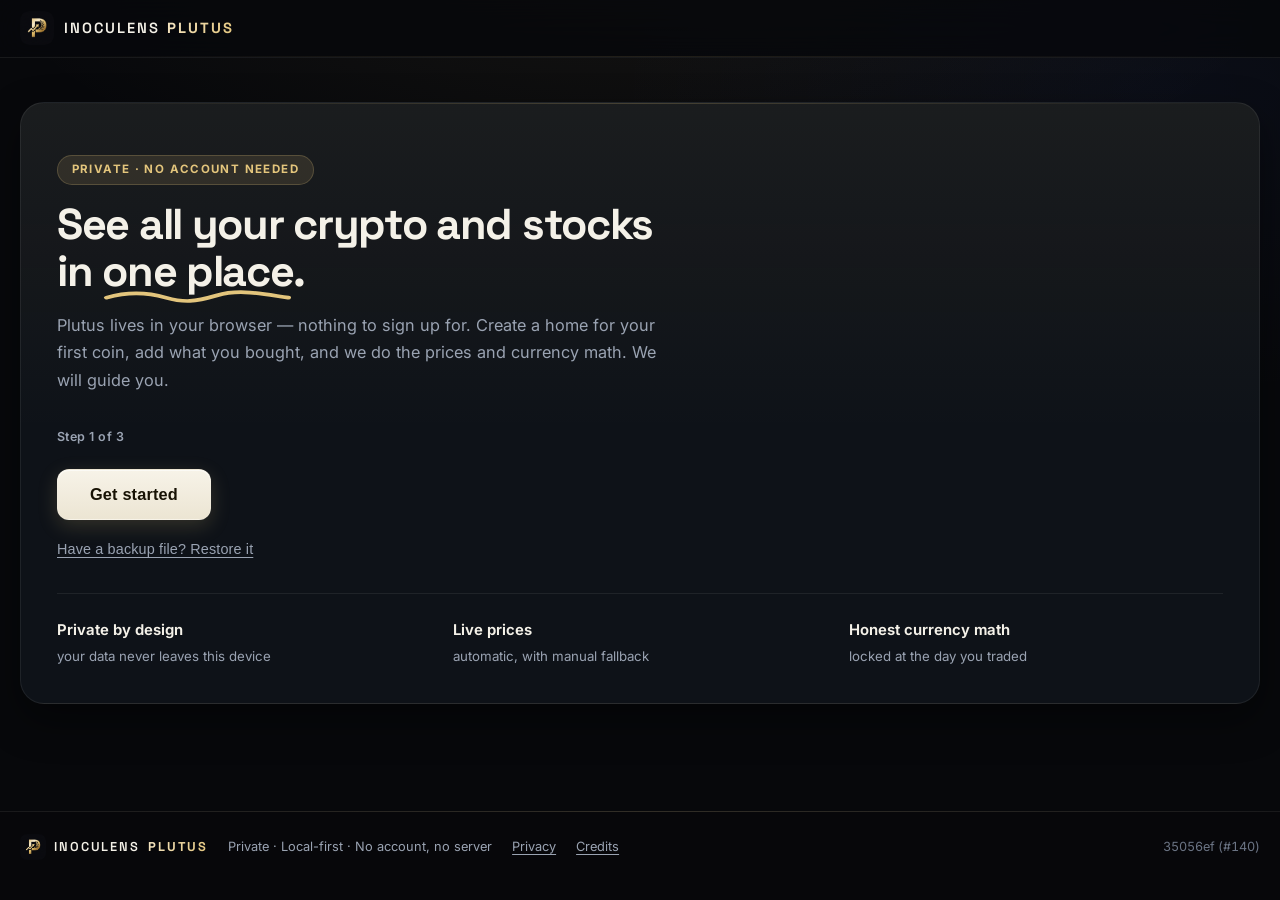
==== commit b17df208: "Wider centered content column so long-fiat rows breathe" ====
--- a/index.html
+++ b/index.html
@@ -41,7 +41,7 @@
   <link rel="preconnect" href="https://fonts.gstatic.com" crossorigin>
   <link href="https://fonts.googleapis.com/css2?family=Inter:wght@400;500;600;700&family=Space+Grotesk:wght@500;600;700&display=swap" rel="stylesheet">
 
-  <link rel="stylesheet" href="/styles.css?v=127">
+  <link rel="stylesheet" href="/styles.css?v=129">
 
   <script type="application/ld+json">
   {
@@ -221,6 +221,6 @@
     </div>
   </footer>
 
-  <script src="/app.js?v=127" defer></script>
+  <script src="/app.js?v=129" defer></script>
 </body>
 </html>
--- a/styles.css
+++ b/styles.css
@@ -23,7 +23,7 @@
   --radius-lg: 18px;
   --font-ui: "Inter", system-ui, -apple-system, "Segoe UI", sans-serif;
   --font-display: "Space Grotesk", "Inter", system-ui, sans-serif;
-  --max: 1120px;
+  --max: 1280px;
   --shadow: 0 16px 40px rgba(0, 0, 0, 0.42);
 }
 
@@ -1029,7 +1029,7 @@
 .trade-head { flex: 1 1 100%; }
 .trade-block .stat-row {
   display: flex;
-  flex: 1 1 auto;
+  flex: 0 1 auto;
   min-width: 0;
   flex-direction: column;
   align-items: stretch;
